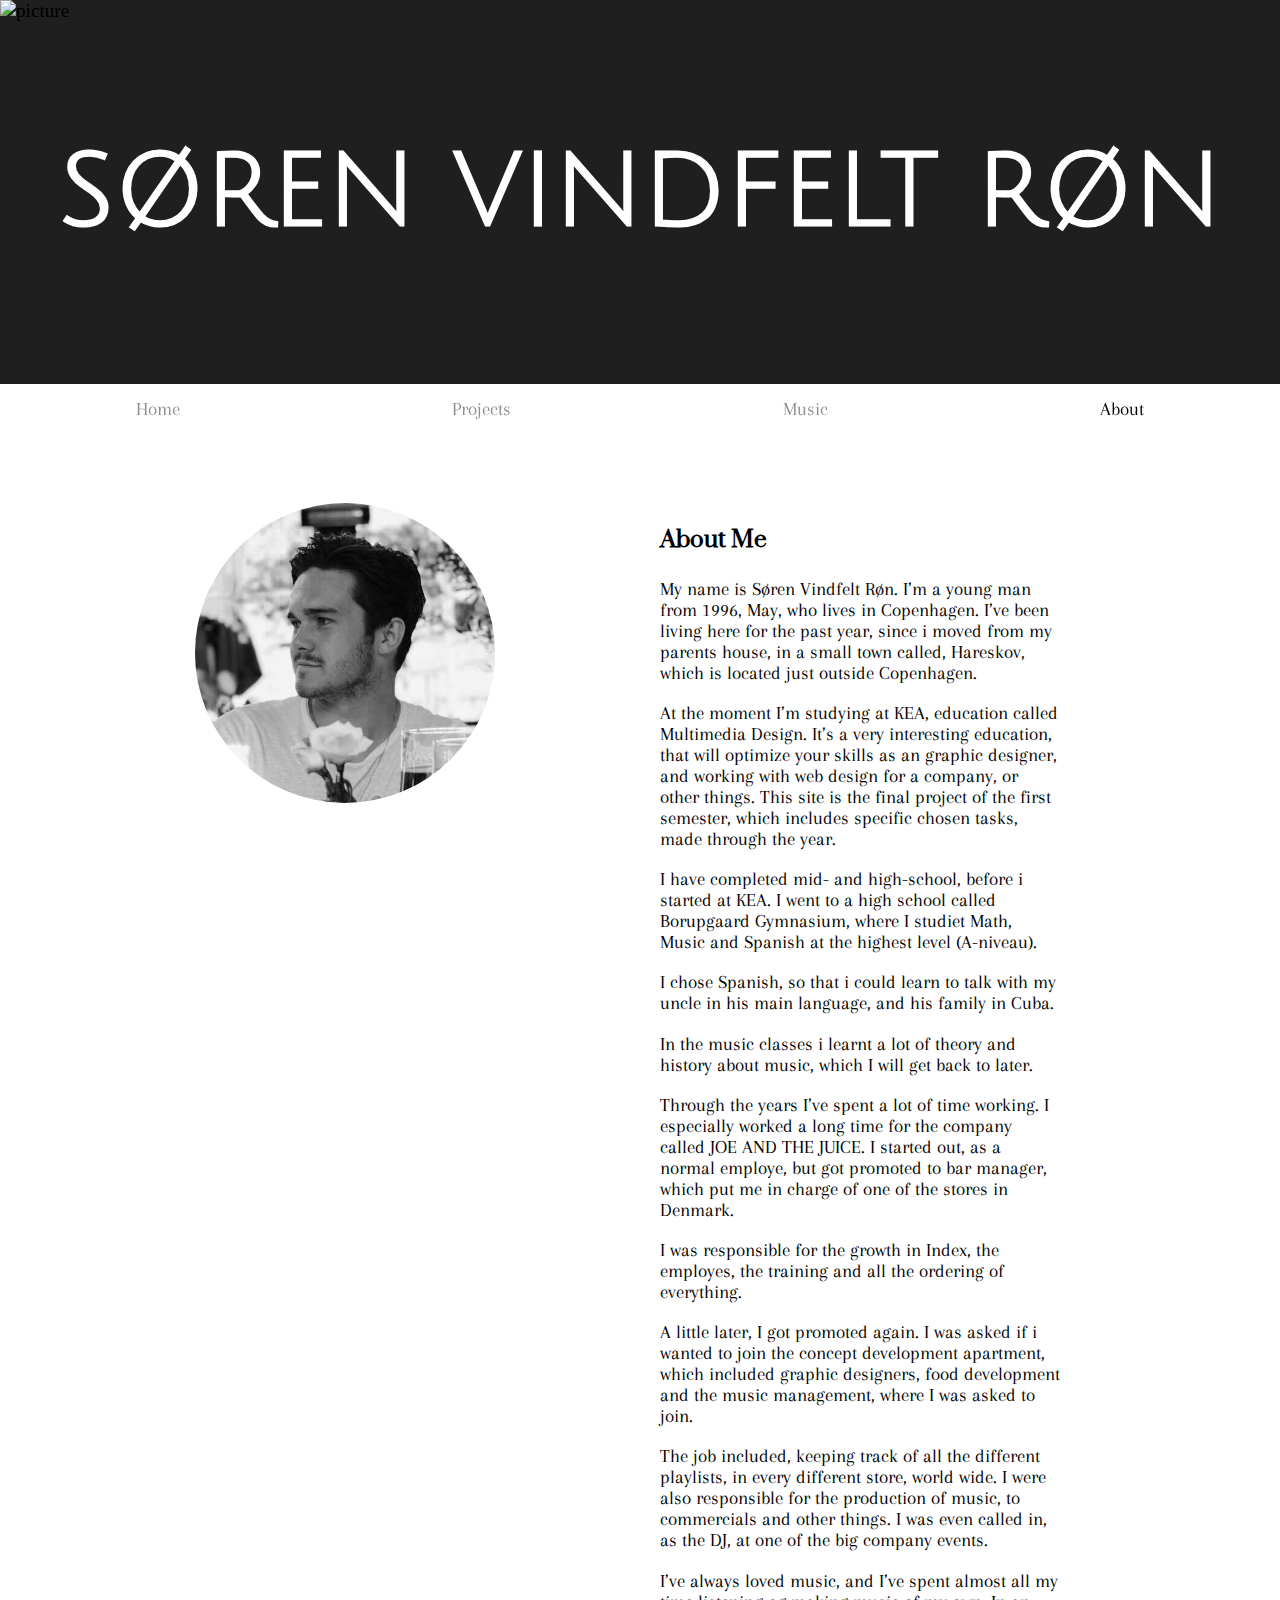
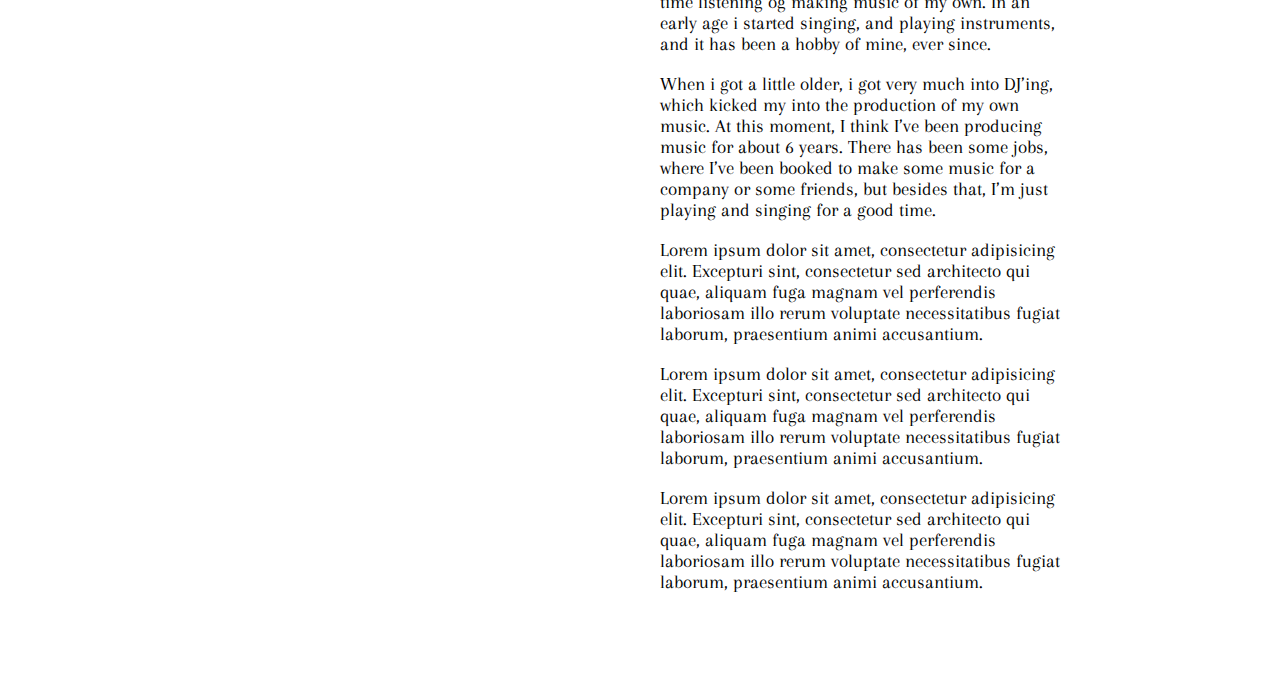
==== about.html @ c1ba1058 "First" ====
<!DOCTYPE html>
<html lang="da">

<head>
    <meta charset="utf-8">
    <meta name="viewport" content="width=device-width, initial-scale=1.0">
    <title>Vindfelt</title>
    <link rel="stylesheet" href="style.css">

    <link href="https://fonts.googleapis.com/css?family=Arapey|Julius+Sans+One|Prata&display=swap" rel="stylesheet">
</head>

<body>

    <header>
        <div id="header">
            <slider>
                <slide>
                    <img src="img/Havskud-1.jpg" alt="picture" width="100%">
                </slide>
                <slide>
                    <img src="img/Klitm%C3%B8llerCollective-228.jpg" alt="picture" width="100%">
                </slide>
                <slide>
                    <img src="img/1Y2A3782.jpg" alt="picture" width="100%">
                </slide>
                <slide>
                    <img src="img/Vandfald.jpg" alt="picture" width="100%">
                </slide>
            </slider>

            <div class="navn">
                <h1>SØREN VINDFELT RØN</h1>
            </div>
        </div>
    </header>

    <nav id="navigation">
        <ul>
            <li><a href="index.html">Home</a></li>
            <li class="dropdown">
                <div class="dropbtn">Projects</div>
                <div class="dropdown-content">
                    <a href="web.html">Web</a>
                    <a href="animation.html">Animation</a>
                    <a href="content.html">Content</a> <br>
                    <a href="ux.html">UX</a>
                </div>
            </li>
            <li class="dropdown">
                <div class="dropbtn">Music</div>
                <div class="dropdown-content">
                    <a href="tropical.html">Tropical</a>
                    <a href="deep_house.html">Deep House</a><br>
                    <a href="edm.html">EDM</a>
                </div>
            </li>
            <li><a class="active" href="about.html">About</a></li>
        </ul>
    </nav>

    <section id="about">
        <div class="image">
            <img src="img/Soeren.jpg" alt="Søren">
        </div>

        <div class="tekstboks">
            <div class="bread">
                <h3>About Me</h3>
                <p>My name is Søren Vindfelt Røn. I’m a young man from 1996, May, who lives in Copenhagen. I’ve been living here for the past year, since i moved from my parents house, in a small town called, Hareskov, which is located just outside Copenhagen.</p>
                <p>At the moment I’m studying at KEA, education called Multimedia Design. It’s a very interesting education, that will optimize your skills as an graphic designer, and working with web design for a company, or other things. This site is the final project of the first semester, which includes specific chosen tasks, made through the year.</p>
                <p>I have completed mid- and high-school, before i started at KEA. I went to a high school called Borupgaard Gymnasium, where I studiet Math, Music and Spanish at the highest level (A-niveau).</p>
                <p>I chose Spanish, so that i could learn to talk with my uncle in his main language, and his family in Cuba.</p>
                <p>In the music classes i learnt a lot of theory and history about music, which I will get back to later.</p>
                <p>Through the years I’ve spent a lot of time working. I especially worked a long time for the company called JOE AND THE JUICE. I started out, as a normal employe, but got promoted to bar manager, which put me in charge of one of the stores in Denmark.</p>
                <p>I was responsible for the growth in Index, the employes, the training and all the ordering of everything.</p>
                <p>A little later, I got promoted again. I was asked if i wanted to join the concept development apartment, which included graphic designers, food development and the music management, where I was asked to join.</p>
                <p>The job included, keeping track of all the different playlists, in every different store, world wide. I were also responsible for the production of music, to commercials and other things. I was even called in, as the DJ, at one of the big company events.</p>
                <p>I’ve always loved music, and I’ve spent almost all my time listening og making music of my own. In an early age i started singing, and playing instruments, and it has been a hobby of mine, ever since.</p>
                <p>When i got a little older, i got very much into DJ’ing, which kicked my into the production of my own music. At this moment, I think I’ve been producing music for about 6 years. There has been some jobs, where I’ve been booked to make some music for a company or some friends, but besides that, I’m just playing and singing for a good time.</p>
                <p> Lorem ipsum dolor sit amet, consectetur adipisicing elit. Excepturi sint, consectetur sed architecto qui quae, aliquam fuga magnam vel perferendis laboriosam illo rerum voluptate necessitatibus fugiat laborum, praesentium animi accusantium.</p>
                <p> Lorem ipsum dolor sit amet, consectetur adipisicing elit. Excepturi sint, consectetur sed architecto qui quae, aliquam fuga magnam vel perferendis laboriosam illo rerum voluptate necessitatibus fugiat laborum, praesentium animi accusantium.</p>
                <p> Lorem ipsum dolor sit amet, consectetur adipisicing elit. Excepturi sint, consectetur sed architecto qui quae, aliquam fuga magnam vel perferendis laboriosam illo rerum voluptate necessitatibus fugiat laborum, praesentium animi accusantium.</p>
            </div>
        </div>
    </section>

    <script src="script.js"></script>
</body></html>
---- style.css ----
body {
    padding: 0px;
    margin: 0px;
    font-size: 1.2rem;

}

/*Fonts*/

/*Navn*/
/*font-family: 'Julius Sans One', sans-serif;*/
/*Overskrift*/
/*font-family: 'Prata', serif;*/
/*Tekst*/
/*font-family: 'Arapey', serif;*/

h2 {
    font-family: 'Prata', serif;
}

h3 {
    font-family: 'Prata', serif;
}

p {
    font-family: 'Arapey', serif;
}

/*Slideshow*/

slider {
    display: block;
    width: 100%;
    height: 100%;
    overflow: hidden;
    position: absolute;
    object-fit: cover;
}

slider > * {
    position: absolute;
    display: block;
    width: 100%;
    height: 100%;
    background: #1f1f1f;
    animation: slide 12s infinite;
    overflow: hidden;
}

slide:nth-child(1) {
    left: 0%;
    animation-delay: -1s;
    background-size: cover;
    background-position: center;
}

slide:nth-child(2) {
    animation-delay: 2s;
    background-size: cover;
    background-position: center;
}

slide:nth-child(3) {
    animation-delay: 5s;
    background-size: cover;
    background-position: center;
}

slide:nth-child(4) {
    left: 0%;
    animation-delay: 8s;
    background-size: cover;
    background-position: center;
}

slide p {
    /*    font-family: Comfortaa;*/
    font-size: 70px;
    text-align: center;
    display: inline-block;
    width: 100%;
    margin-top: 340px;
    color: #fff;
}

@keyframes slide {
    0% {
        left: 100%;
        width: 100%;
    }

    5% {
        left: 0%;
    }

    25% {
        left: 0%;
    }

    30% {
        left: -100%;
        width: 100%;
    }

    30.0001% {
        left: -100%;
        width: 0%;
    }

    100% {
        left: 100%;
        width: 0%;
    }
}

/*Menu*/

#header {
    display: flex;

    justify-content: center;
    align-items: center;

    height: 30vw;
    position: relative;

}


.navn {
    display: flex;
    flex-wrap: wrap;

    position: absolute;
    color: white;
    font-family: 'Julius Sans One', sans-serif;
    font-size: 4vw;
}

ul {
    display: flex;
    flex-wrap: wrap;


    align-items: center;
    justify-content: space-around;
    /*    border-bottom: solid 1px black;*/
    width: 100%;

    list-style-type: none;
    margin: 0px;
    padding: 0;
}

li {
    float: left;
}

li a,
.dropbtn {
    display: inline-block;
    color: #8e8e8e;
    text-align: center;
    padding: 14px 16px;
    text-decoration: none;

    font-family: 'Arapey', serif;
}

nav {
    position: sticky;
    top: 0;
    background: linear-gradient(to bottom, rgba(255, 255, 255, 1) 0%, rgba(255, 255, 255, 0.8) 41%, rgba(255, 255, 255, 0.75) 76%, rgba(255, 255, 255, 0) 100%);
    z-index: 1000;


}

li a:hover,
.dropdown:hover .dropbtn {
    color: black;
}

li.dropdown {
    display: inline-block;
}

.active {
    color: black;
}

.dropdown {
    position: relative;
    display: inline-block;
}

.dropdown-content {
    display: none;
    position: absolute;
    background-color: #f9f9f9;
    min-width: 130px;
    box-shadow: 0px 8px 16px 0px rgba(0, 0, 0, 0.2);
    padding: 12px 16px;
    z-index: 1;
}

.dropdown:hover .dropdown-content {
    display: block;
}


/*Omkring*/

.container {
    display: flex;
    flex-wrap: wrap;
    justify-content: center;
    align-items: center;
    flex-direction: column;

    margin: 30px 20px 20px;
}

.container .tekst {
    font-size: 1.5rem;
    margin-bottom: 40px;
    font-family: 'Prata', serif;
    /*    text-decoration: underline;*/
}

.container img {
    height: 300px;
    width: 300px;

    border-radius: 100%;
    margin-bottom: 20px;
}

.tekstcontainer {
    display: flex;
    flex-wrap: wrap;

    justify-content: center;
}

.tekst {
    width: 300px;
    text-align: center;
    font-size: 1rem;
    margin: 0px 20px;

    font-family: 'Arapey', serif;
}


/*Fotter*/

footer {
    display: flex;
    flex-wrap: wrap;

    justify-content: center;

    font-size: 0.9rem;
    color: #c7c7c7;
    text-align: center;
    margin: 40px 20px;
    font-family: 'Arapey', serif;
    ;
}

/*About*/

#about {
    display: flex;
    /*    flex-wrap: wrap;*/
    flex-direction: column;
    align-items: center;

    padding: 50px;
}



.image {
    display: flex;
    justify-content: center;
}

.image img {
    height: 300px;
    width: 300px;
    border-radius: 100%;

}


.tekstboks {
    display: flex;
    flex-wrap: wrap;
    justify-content: center;
    padding: 20px;
    text-align: center;

}

@media only screen and (min-width: 800px) {
    #about {
        flex-direction: row;
        justify-content: center;
    }

    .image {
        flex-grow: 1;
        position: sticky;
        top: 10vw;
        align-self: flex-start;
        padding: 20px;
        flex-basis: 500px;
    }

    .tekstboks {
        flex-grow: 1;
        flex-basis: 500px;
        justify-content: flex-start;
    }

    .bread {
        width: 400px;
        text-align: left;
    }
}


/*Web*/

#web {
    display: flex;
    flex-wrap: wrap;
    justify-content: space-around;
    padding: 30px;
}

.site {
    padding: 20px;
    width: 400px;
}

.arts_image {
    height: 200px;
    width: 400px;
    background-image: url(img/arts.png);
    background-size: cover;
}

/*Animation*/

#animation {
    display: flex;
    flex-wrap: wrap;
    justify-content: space-around;
    padding: 30px;
}

.spil {
    padding: 20px;
    width: 400px;
}

.shark_image {
    height: 200px;
    width: 400px;
    background-image: url(img/Sharktub.png);
    background-size: cover;
}

.privat_image {
    height: 200px;
    width: 400px;
    background-image: url(img/Privatsnak.png);
    background-size: cover;
}

/*Content*/

#content {
    display: flex;
    flex-wrap: wrap;
    justify-content: space-around;
    padding: 30px;
}

.site {
    padding: 20px;
    width: 400px;
}

.aabenbar_image {
    height: 200px;
    width: 400px;
    background-image: url(img/aabenbar.png);
    background-size: cover;
}


/*UX*/

#ux {
    display: flex;
    flex-wrap: wrap;
    justify-content: space-around;
    padding: 30px;
}

.site {
    padding: 20px;
    width: 400px;
}

.fronter_image {
    height: 400px;
    width: 400px;
    background-image: url(img/fronter.png);
    background-size: cover;
    border-radius: 20%;
    border: solid 1px #d3d3d3;
}

.groops_image {
    height: 400px;
    width: 400px;
    background-image: url(img/logo.png);
    background-size: cover;
    border-radius: 20%;
}


/*Boks Menu*/

#box {
    padding: 15px 0px 20px;
    position: relative;
}

#box.lille {
    overflow: hidden;
    max-height: 100px;
}

#box.stor {
    max-height: 4000px;
}

#mere {
    position: absolute;
    bottom: 0;
    left: 0;
    width: 100%;
    text-align: center;
}

#mere .plus {
    background: white;
    width: 20px;
    height: 20px;
    color: red;
    text-align: center;
    display: inline-block;
    margin-top: 40px;
}

#box.lille span::after {
    content: "+";
}

#box.stor span::after {
    content: "-";
}

.hvid_overlay {
    height: 60px;
    background: linear-gradient(rgba(255, 210, 0, 0), rgb(255, 255, 255));

}


/*Music*/

#music {
    display: flex;
    flex-wrap: wrap;

}

/*Tropical*/

.tropical {
    display: flex;
    flex-wrap: wrap;
    flex-direction: column;
    align-items: center;
    width: 100%;
}

.alejandro_image {
    height: 400px;
    width: 400px;
    border: solid 1px rgb(132, 107, 38);
    background-image: url(img/Alejandro.jpg);
    background-size: cover;
}

/*Deep House*/

.deep_house {
    display: flex;
    flex-wrap: wrap;
    flex-direction: column;
    align-items: center;
    width: 100%;
}


/*EDM*/

.edm {
    display: flex;
    flex-wrap: wrap;
    flex-direction: column;
    align-items: center;
    width: 100%;
}
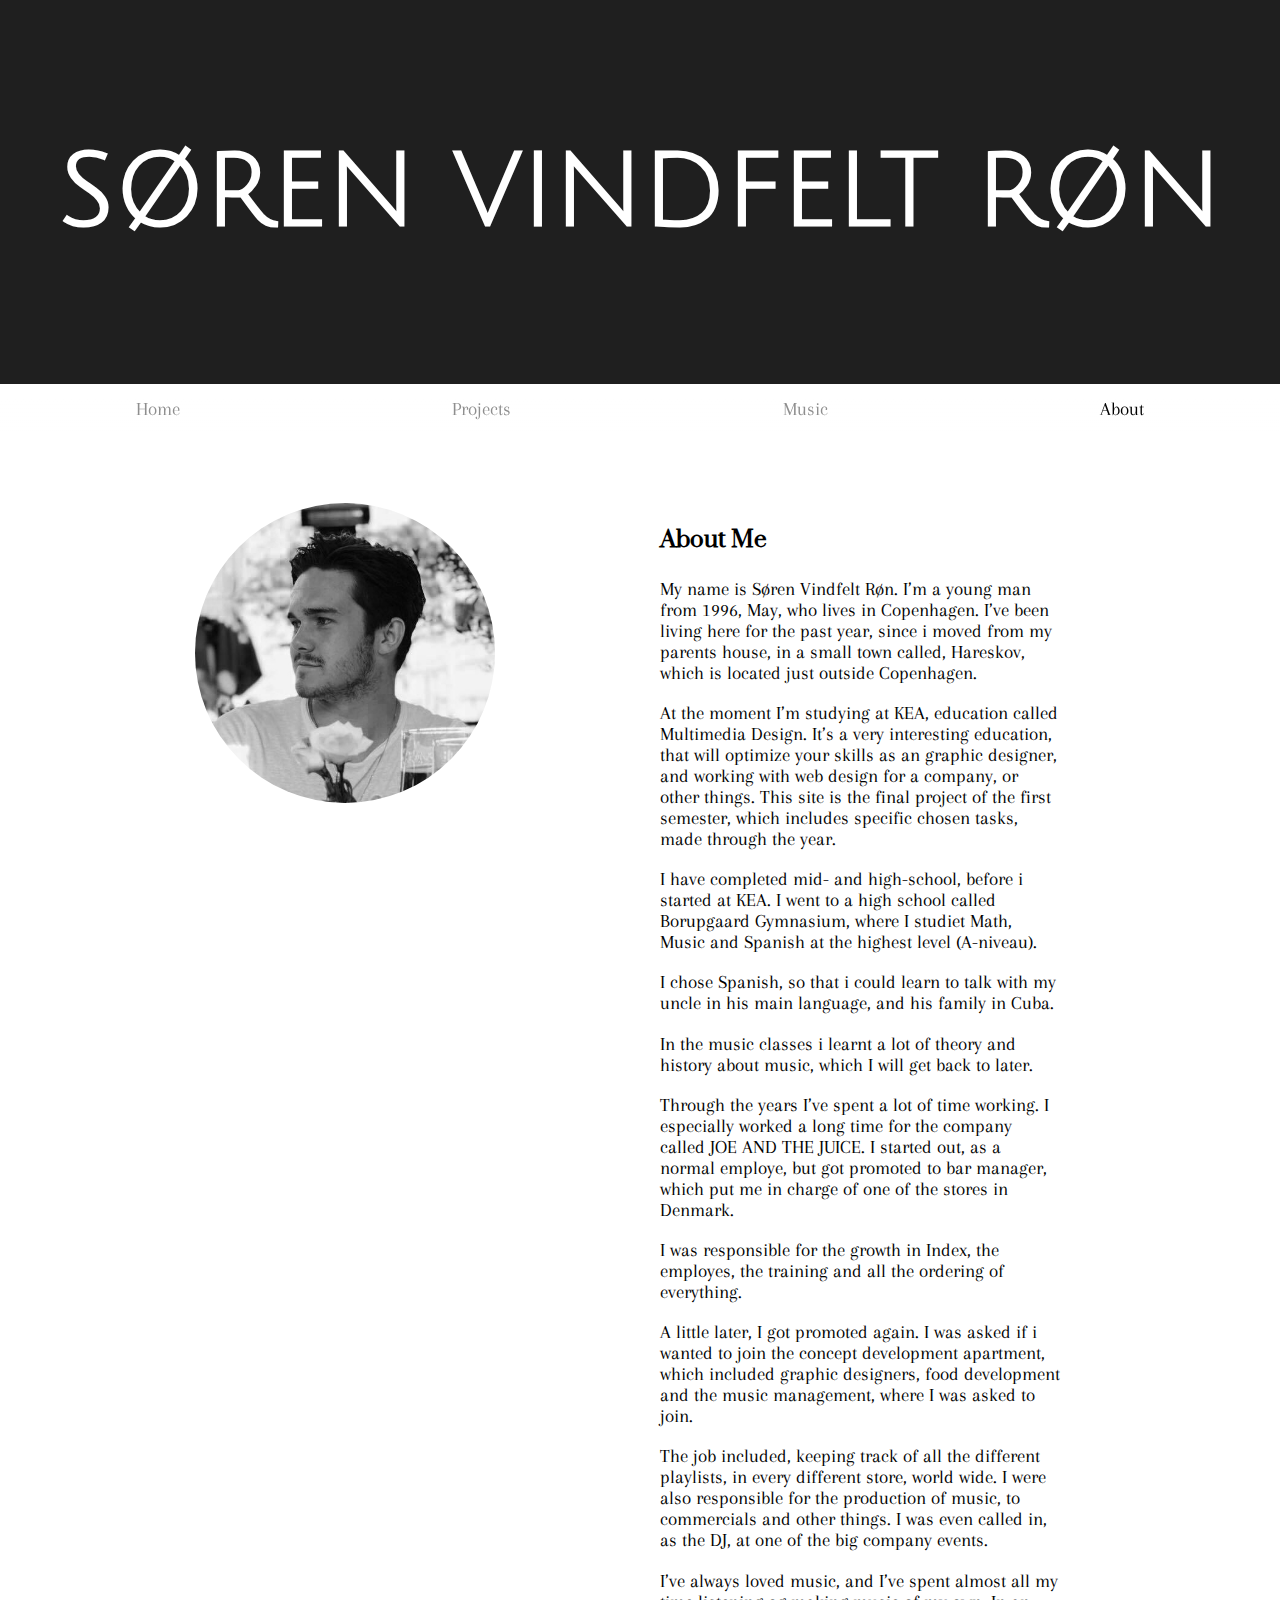
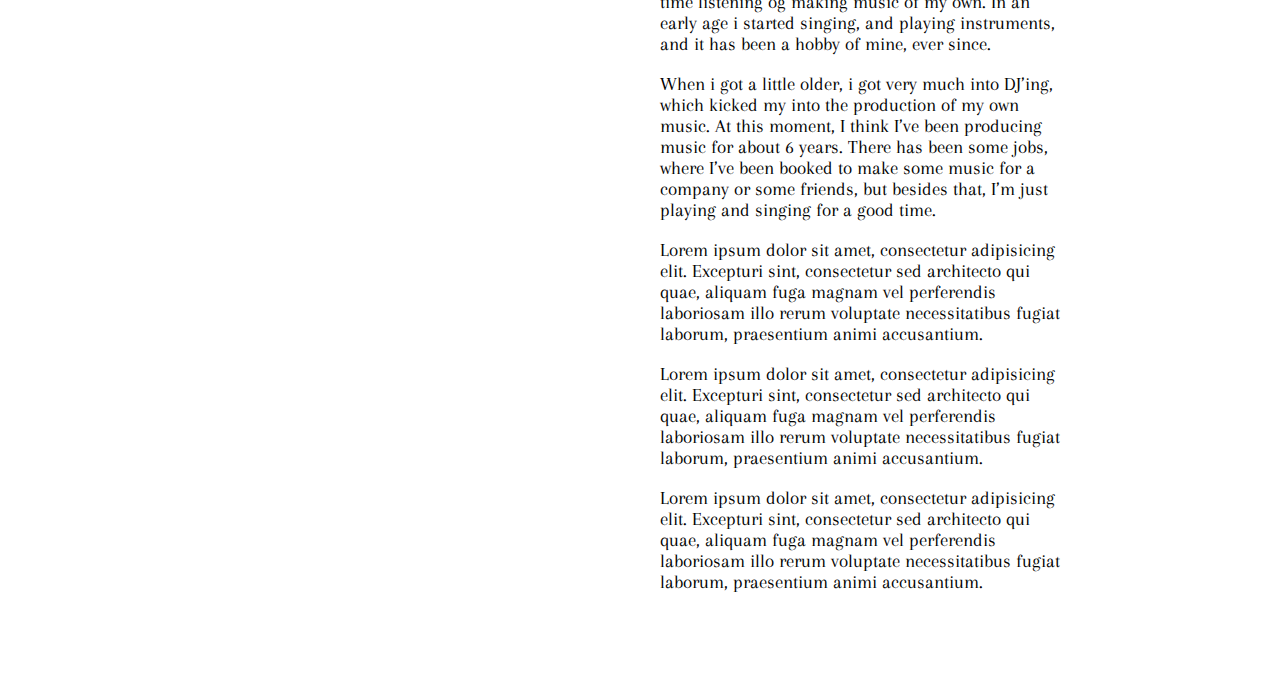
==== commit 7a2fc12d: "Final" ====
--- a/about.html
+++ b/about.html
@@ -7,27 +7,19 @@
     <title>Vindfelt</title>
     <link rel="stylesheet" href="style.css">
 
-    <link href="https://fonts.googleapis.com/css?family=Arapey|Julius+Sans+One|Prata&display=swap" rel="stylesheet">
+    <link href="https://fonts.googleapis.com/css?family=Arapey%7CJulius+Sans+One%7CPrata&display=swap" rel="stylesheet">
 </head>
 
 <body>
 
     <header>
         <div id="header">
-            <slider>
-                <slide>
-                    <img src="img/Havskud-1.jpg" alt="picture" width="100%">
-                </slide>
-                <slide>
-                    <img src="img/Klitm%C3%B8llerCollective-228.jpg" alt="picture" width="100%">
-                </slide>
-                <slide>
-                    <img src="img/1Y2A3782.jpg" alt="picture" width="100%">
-                </slide>
-                <slide>
-                    <img src="img/Vandfald.jpg" alt="picture" width="100%">
-                </slide>
-            </slider>
+            <div class="slider">
+                <div class="slide"></div>
+                <div class="slide"></div>
+                <div class="slide"></div>
+                <div class="slide"></div>
+            </div>
 
             <div class="navn">
                 <h1>SØREN VINDFELT RØN</h1>
@@ -65,7 +57,7 @@
         </div>
 
         <div class="tekstboks">
-            <div class="bread">
+            <article class="bread">
                 <h3>About Me</h3>
                 <p>My name is Søren Vindfelt Røn. I’m a young man from 1996, May, who lives in Copenhagen. I’ve been living here for the past year, since i moved from my parents house, in a small town called, Hareskov, which is located just outside Copenhagen.</p>
                 <p>At the moment I’m studying at KEA, education called Multimedia Design. It’s a very interesting education, that will optimize your skills as an graphic designer, and working with web design for a company, or other things. This site is the final project of the first semester, which includes specific chosen tasks, made through the year.</p>
@@ -81,7 +73,7 @@
                 <p> Lorem ipsum dolor sit amet, consectetur adipisicing elit. Excepturi sint, consectetur sed architecto qui quae, aliquam fuga magnam vel perferendis laboriosam illo rerum voluptate necessitatibus fugiat laborum, praesentium animi accusantium.</p>
                 <p> Lorem ipsum dolor sit amet, consectetur adipisicing elit. Excepturi sint, consectetur sed architecto qui quae, aliquam fuga magnam vel perferendis laboriosam illo rerum voluptate necessitatibus fugiat laborum, praesentium animi accusantium.</p>
                 <p> Lorem ipsum dolor sit amet, consectetur adipisicing elit. Excepturi sint, consectetur sed architecto qui quae, aliquam fuga magnam vel perferendis laboriosam illo rerum voluptate necessitatibus fugiat laborum, praesentium animi accusantium.</p>
-            </div>
+            </article>
         </div>
     </section>
 
--- a/style.css
+++ b/style.css
@@ -3,6 +3,11 @@
     margin: 0px;
     font-size: 1.2rem;
 
+}
+
+figure {
+    padding: 0px;
+    margin: 0px;
 }
 
 /*Fonts*/
@@ -28,7 +33,7 @@
 
 /*Slideshow*/
 
-slider {
+.slider {
     display: block;
     width: 100%;
     height: 100%;
@@ -37,7 +42,9 @@
     object-fit: cover;
 }
 
-slider > * {
+/*Lånt fra nettet*/
+
+.slider > * {
     position: absolute;
     display: block;
     width: 100%;
@@ -47,33 +54,40 @@
     overflow: hidden;
 }
 
-slide:nth-child(1) {
+.slide:nth-child(1) {
     left: 0%;
     animation-delay: -1s;
     background-size: cover;
+    background-image: url(img/Drone_klit-3.jpg);
     background-position: center;
 }
 
-slide:nth-child(2) {
+.slide:nth-child(2) {
     animation-delay: 2s;
     background-size: cover;
+    background-image: url(img/Havskud-1.jpg);
     background-position: center;
-}
-
-slide:nth-child(3) {
+    width: 100%;
+}
+
+.slide:nth-child(3) {
     animation-delay: 5s;
     background-size: cover;
+    background-image: url(img/Beach.jpg);
     background-position: center;
-}
-
-slide:nth-child(4) {
+    width: 100%;
+}
+
+.slide:nth-child(4) {
     left: 0%;
     animation-delay: 8s;
     background-size: cover;
+    background-image: url(img/Vandfald.jpg);
     background-position: center;
-}
-
-slide p {
+    width: 100%;
+}
+
+.slide p {
     /*    font-family: Comfortaa;*/
     font-size: 70px;
     text-align: center;
@@ -179,6 +193,7 @@
 li a:hover,
 .dropdown:hover .dropbtn {
     color: black;
+    cursor: pointer;
 }
 
 li.dropdown {
@@ -437,21 +452,21 @@
 
 /*Boks Menu*/
 
-#box {
+.box {
     padding: 15px 0px 20px;
     position: relative;
 }
 
-#box.lille {
+.box.lille {
     overflow: hidden;
     max-height: 100px;
 }
 
-#box.stor {
+.box.stor {
     max-height: 4000px;
 }
 
-#mere {
+.mere {
     position: absolute;
     bottom: 0;
     left: 0;
@@ -459,7 +474,7 @@
     text-align: center;
 }
 
-#mere .plus {
+.mere .plus {
     background: white;
     width: 20px;
     height: 20px;
@@ -469,11 +484,11 @@
     margin-top: 40px;
 }
 
-#box.lille span::after {
+.box.lille span::after {
     content: "+";
 }
 
-#box.stor span::after {
+.box.stor span::after {
     content: "-";
 }
 
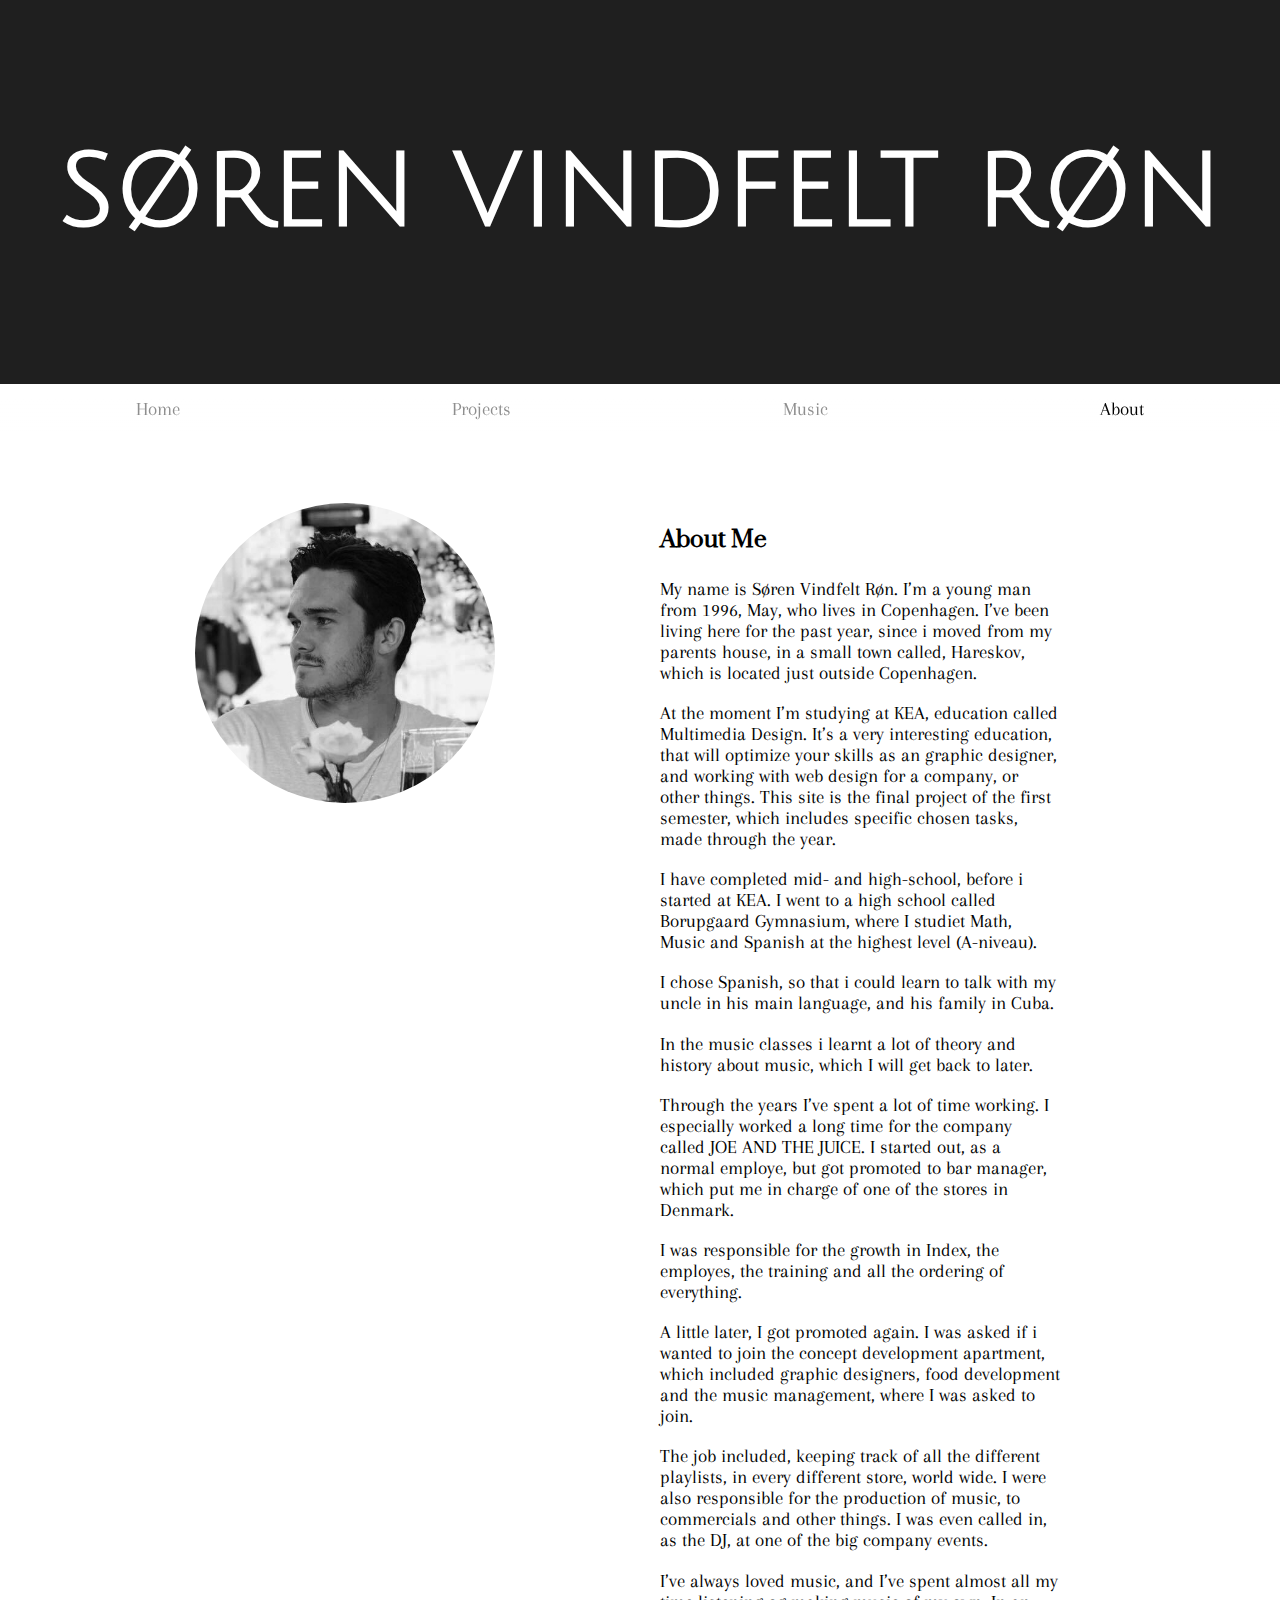
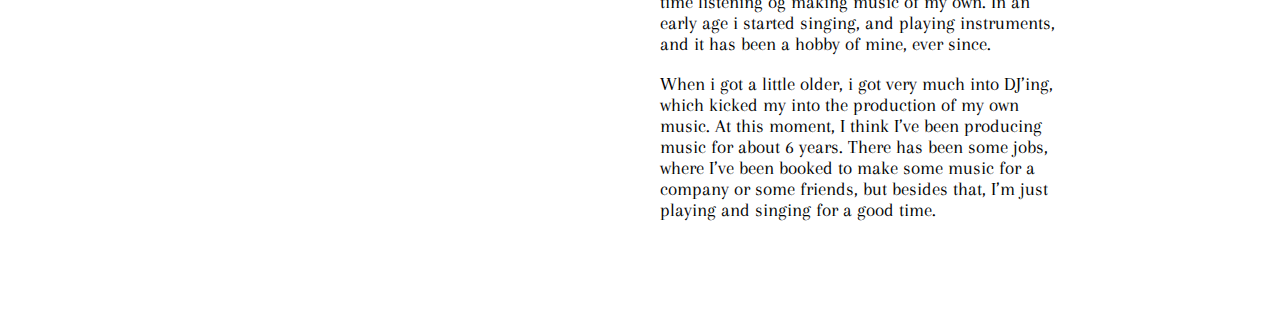
==== commit a65c345a: "Final" ====
--- a/about.html
+++ b/about.html
@@ -70,12 +70,11 @@
                 <p>The job included, keeping track of all the different playlists, in every different store, world wide. I were also responsible for the production of music, to commercials and other things. I was even called in, as the DJ, at one of the big company events.</p>
                 <p>I’ve always loved music, and I’ve spent almost all my time listening og making music of my own. In an early age i started singing, and playing instruments, and it has been a hobby of mine, ever since.</p>
                 <p>When i got a little older, i got very much into DJ’ing, which kicked my into the production of my own music. At this moment, I think I’ve been producing music for about 6 years. There has been some jobs, where I’ve been booked to make some music for a company or some friends, but besides that, I’m just playing and singing for a good time.</p>
-                <p> Lorem ipsum dolor sit amet, consectetur adipisicing elit. Excepturi sint, consectetur sed architecto qui quae, aliquam fuga magnam vel perferendis laboriosam illo rerum voluptate necessitatibus fugiat laborum, praesentium animi accusantium.</p>
-                <p> Lorem ipsum dolor sit amet, consectetur adipisicing elit. Excepturi sint, consectetur sed architecto qui quae, aliquam fuga magnam vel perferendis laboriosam illo rerum voluptate necessitatibus fugiat laborum, praesentium animi accusantium.</p>
-                <p> Lorem ipsum dolor sit amet, consectetur adipisicing elit. Excepturi sint, consectetur sed architecto qui quae, aliquam fuga magnam vel perferendis laboriosam illo rerum voluptate necessitatibus fugiat laborum, praesentium animi accusantium.</p>
             </article>
         </div>
     </section>
 
     <script src="script.js"></script>
-</body></html>
+</body>
+
+</html>
